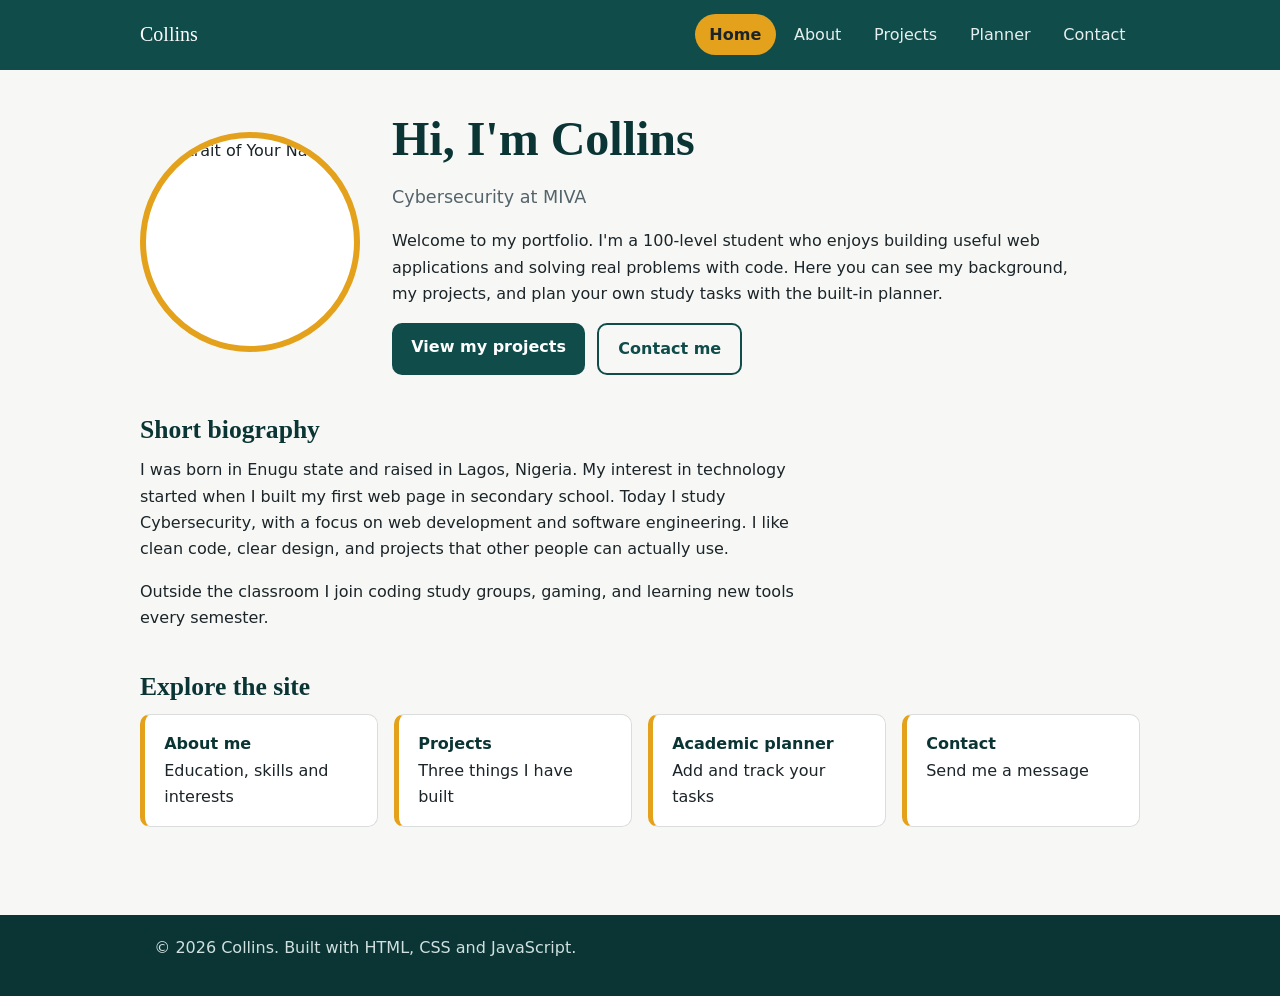
==== index.html @ 4bc29823 "Add files via upload" ====
<!DOCTYPE html>
<html lang="en">
<head>
  <meta charset="UTF-8">
  <meta name="viewport" content="width=device-width, initial-scale=1.0">
  <meta name="description" content="Academic portfolio and student planner of Your Name.">
  <title>Home | Collins Okolo</title>
  <link rel="stylesheet" href="css/style.css">
</head>
<body>
  <header class="site-header">
    <div class="nav-bar">
      <a class="brand" href="index.html">Collins</a>
      <nav aria-label="Main navigation">
        <ul>
        <li><a href="index.html" aria-current="page">Home</a></li>
        <li><a href="about.html">About</a></li>
        <li><a href="projects.html">Projects</a></li>
        <li><a href="planner.html">Planner</a></li>
        <li><a href="contact.html">Contact</a></li>
        </ul>
      </nav>
    </div>
  </header>

  <main>
    <section class="hero" aria-labelledby="hero-title">
      <img class="profile-img" src="c:\Users\iceph\Downloads\6032898595578647512_120.jpg" alt="Portrait of Your Name" width="220" height="220">
      <div>
        <h1 id="hero-title">Hi, I'm Collins</h1>
        <p class="tagline">Cybersecurity at MIVA</p>
        <p>Welcome to my portfolio. I'm a 100-level student who enjoys building useful web applications and solving real problems with code. Here you can see my background, my projects, and plan your own study tasks with the built-in planner.</p>
        <div class="hero-actions">
          <a class="btn" href="projects.html">View my projects</a>
          <a class="btn secondary" href="contact.html">Contact me</a>
        </div>
      </div>
    </section>

    <section aria-labelledby="bio-title">
      <h2 id="bio-title">Short biography</h2>
      <p>I was born in Enugu state and raised in Lagos, Nigeria. My interest in technology started when I built my first web page in secondary school. Today I study Cybersecurity, with a focus on web development and software engineering. I like clean code, clear design, and projects that other people can actually use.</p>
      <p>Outside the classroom I join coding study groups, gaming, and learning new tools every semester.</p>
    </section>

    <section aria-labelledby="explore-title">
      <h2 id="explore-title">Explore the site</h2>
      <ul class="quick-links">
        <li><a href="about.html"><strong>About me</strong>Education, skills and interests</a></li>
        <li><a href="projects.html"><strong>Projects</strong>Three things I have built</a></li>
        <li><a href="planner.html"><strong>Academic planner</strong>Add and track your tasks</a></li>
        <li><a href="contact.html"><strong>Contact</strong>Send me a message</a></li>
      </ul>
    </section>
  </main>

  <footer class="site-footer">
    <p>&copy; 2026 Collins. Built with HTML, CSS and JavaScript.</p>
  </footer>
</body>
</html>
---- css/style.css ----
:root {
  --ink: #1b2428;
  --muted: #55646a;
  --paper: #f7f8f6;
  --card: #ffffff;
  --brand: #0f4c4a;
  --brand-dark: #0a3534;
  --mark: #e4a11b;
  --line: #d9dedc;
  --danger: #b3261e;
  --ok: #1d6b3a;
  --radius: 10px;
}
* { box-sizing: border-box; margin: 0; padding: 0; }
html { scroll-behavior: smooth; }
body {
  font-family: "Segoe UI", system-ui, -apple-system, Roboto, Arial, sans-serif;
  background: var(--paper);
  color: var(--ink);
  line-height: 1.65;
}
h1, h2, h3 { font-family: Georgia, "Times New Roman", serif; line-height: 1.2; color: var(--brand-dark); }
h1 { font-size: clamp(2rem, 5vw, 3rem); margin-bottom: 1rem; }
h2 { font-size: 1.6rem; margin-bottom: .75rem; }
h3 { font-size: 1.2rem; margin-bottom: .4rem; }
p { max-width: 68ch; margin-bottom: 1rem; }
a { color: var(--brand); }
img, video { max-width: 100%; display: block; }
:focus-visible { outline: 3px solid var(--mark); outline-offset: 2px; }

/* Header and navigation (flexbox) */
.site-header { background: var(--brand); color: #fff; }
.nav-bar {
  max-width: 1040px; margin: 0 auto; padding: .9rem 1.25rem;
  display: flex; flex-wrap: wrap; align-items: center; justify-content: space-between; gap: .75rem;
}
.brand { font-family: Georgia, serif; font-size: 1.25rem; color: #fff; text-decoration: none; }
nav ul { display: flex; flex-wrap: wrap; gap: .25rem; list-style: none; }
nav a {
  display: block; padding: .45rem .9rem; border-radius: 999px;
  color: #e6efee; text-decoration: none;
  transition: background-color .25s ease, color .25s ease;
}
nav a:hover { background: var(--brand-dark); color: #fff; }
nav a[aria-current="page"] { background: var(--mark); color: var(--ink); font-weight: 600; }

main { max-width: 1040px; margin: 0 auto; padding: 2.5rem 1.25rem 3rem; }
section { margin-bottom: 2.5rem; }

/* Home */
.hero { display: grid; grid-template-columns: 220px 1fr; gap: 2rem; align-items: center; }
.profile-img {
  width: 220px; height: 220px; border-radius: 50%; object-fit: cover;
  border: 6px solid var(--mark); background: #fff;
}
.hero .tagline { color: var(--muted); font-size: 1.1rem; margin-bottom: 1rem; }
.btn {
  display: inline-block; padding: .65rem 1.2rem; border: 0; border-radius: var(--radius);
  background: var(--brand); color: #fff; font: inherit; font-weight: 600;
  text-decoration: none; cursor: pointer;
  transition: background-color .25s ease, transform .15s ease;
}
.btn:hover { background: var(--brand-dark); }
.btn:active { transform: scale(.97); }
.btn.secondary { background: transparent; color: var(--brand); border: 2px solid var(--brand); }
.btn.secondary:hover { background: var(--brand); color: #fff; }
.hero-actions { display: flex; flex-wrap: wrap; gap: .75rem; }

.quick-links { display: grid; grid-template-columns: repeat(auto-fit, minmax(220px, 1fr)); gap: 1rem; list-style: none; }
.quick-links a {
  display: block; height: 100%; padding: 1rem 1.2rem; text-decoration: none; color: var(--ink);
  background: var(--card); border: 1px solid var(--line); border-left: 5px solid var(--mark);
  border-radius: var(--radius); transition: border-color .25s ease, transform .25s ease;
}
.quick-links a:hover { border-left-color: var(--brand); transform: translateX(4px); }
.quick-links strong { display: block; color: var(--brand-dark); }

/* About */
.two-col { display: grid; grid-template-columns: repeat(auto-fit, minmax(280px, 1fr)); gap: 2rem; }
.panel { background: var(--card); border: 1px solid var(--line); border-radius: var(--radius); padding: 1.25rem 1.4rem; }
.panel ul, .panel ol { padding-left: 1.2rem; }
.panel li { margin-bottom: .3rem; }
.table-wrap { overflow-x: auto; }
table { width: 100%; border-collapse: collapse; background: var(--card); }
caption { text-align: left; font-weight: 600; padding-bottom: .5rem; }
th, td { border: 1px solid var(--line); padding: .65rem .8rem; text-align: left; }
th { background: var(--brand); color: #fff; }
tbody tr:nth-child(even) { background: #f1f4f3; }
video { width: 100%; max-width: 560px; border-radius: var(--radius); background: #000; }

/* Projects (grid) */
.projects { display: grid; grid-template-columns: repeat(auto-fit, minmax(260px, 1fr)); gap: 1.5rem; }
.card {
  display: flex; flex-direction: column; background: var(--card);
  border: 1px solid var(--line); border-radius: var(--radius); overflow: hidden;
  transition: transform .25s ease, box-shadow .25s ease;
}
.card:hover { transform: translateY(-5px); box-shadow: 0 10px 24px rgba(15, 76, 74, .15); }
.card img { width: 100%; aspect-ratio: 16 / 10; object-fit: cover; }
.card-body { padding: 1rem 1.2rem 1.3rem; display: flex; flex-direction: column; align-items: flex-start; flex: 1; }
.card-body p { flex: 1; }
.tags { list-style: none; display: flex; flex-wrap: wrap; gap: .4rem; margin-bottom: .8rem; }
.tags li { font-size: .8rem; padding: .1rem .6rem; border-radius: 999px; background: #e3eeed; color: var(--brand-dark); }

/* Planner */
.planner-form { display: flex; gap: .6rem; flex-wrap: wrap; margin-bottom: .5rem; }
.planner-form input { flex: 1 1 240px; padding: .65rem .8rem; font: inherit; border: 2px solid var(--line); border-radius: var(--radius); }
.planner-form input:focus { border-color: var(--brand); outline: none; }
.planner-meta { display: flex; justify-content: space-between; align-items: center; flex-wrap: wrap; gap: .5rem; margin: .5rem 0 .75rem; color: var(--muted); }
#taskList { list-style: none; display: grid; gap: .6rem; }
.task {
  display: flex; align-items: center; gap: .75rem; padding: .75rem 1rem;
  background: var(--card); border: 1px solid var(--line); border-radius: var(--radius);
  animation: slide-in .25s ease;
}
.task input[type="checkbox"] { width: 1.2rem; height: 1.2rem; accent-color: var(--brand); }
.task .text { flex: 1; word-break: break-word; }
.task.done .text { text-decoration: line-through; color: var(--muted); }
.task.done { border-left: 5px solid var(--ok); }
.task .btn { padding: .35rem .8rem; font-size: .9rem; }
.btn.danger { background: var(--danger); }
.btn.danger:hover { background: #8c1d18; }
.empty { color: var(--muted); padding: 1rem; border: 2px dashed var(--line); border-radius: var(--radius); }
@keyframes slide-in { from { opacity: 0; transform: translateY(-6px); } to { opacity: 1; transform: none; } }

/* Forms */
label { display: block; font-weight: 600; margin-top: 1rem; }
.contact-form input, .contact-form textarea {
  width: 100%; padding: .65rem .8rem; margin-top: .3rem;
  font: inherit; color: var(--ink); background: #fff;
  border: 2px solid var(--line); border-radius: var(--radius);
  transition: border-color .2s ease;
}
.contact-form input:focus, .contact-form textarea:focus { border-color: var(--brand); outline: none; }
.contact-form button { margin-top: 1rem; }
.invalid, .contact-form .invalid, .planner-form .invalid { border-color: var(--danger) !important; }
.error { display: block; min-height: 1.2rem; color: var(--danger); font-size: .88rem; margin-top: .2rem; }
#success { margin-top: 1rem; color: var(--ok); font-weight: 600; }
.contact-form { max-width: 560px; }
.visually-hidden { position: absolute; left: -9999px; }

/* Footer */
.site-footer { background: var(--brand-dark); color: #cfe0de; text-align: center; padding: 1.2rem; }

/* Responsive */
@media (max-width: 700px) {
  .hero { grid-template-columns: 1fr; text-align: center; justify-items: center; }
  .hero-actions { justify-content: center; }
  .nav-bar, nav ul { justify-content: center; }
  .task { flex-wrap: wrap; }
}
@media (prefers-reduced-motion: reduce) {
  * { animation: none !important; transition: none !important; scroll-behavior: auto !important; }
}
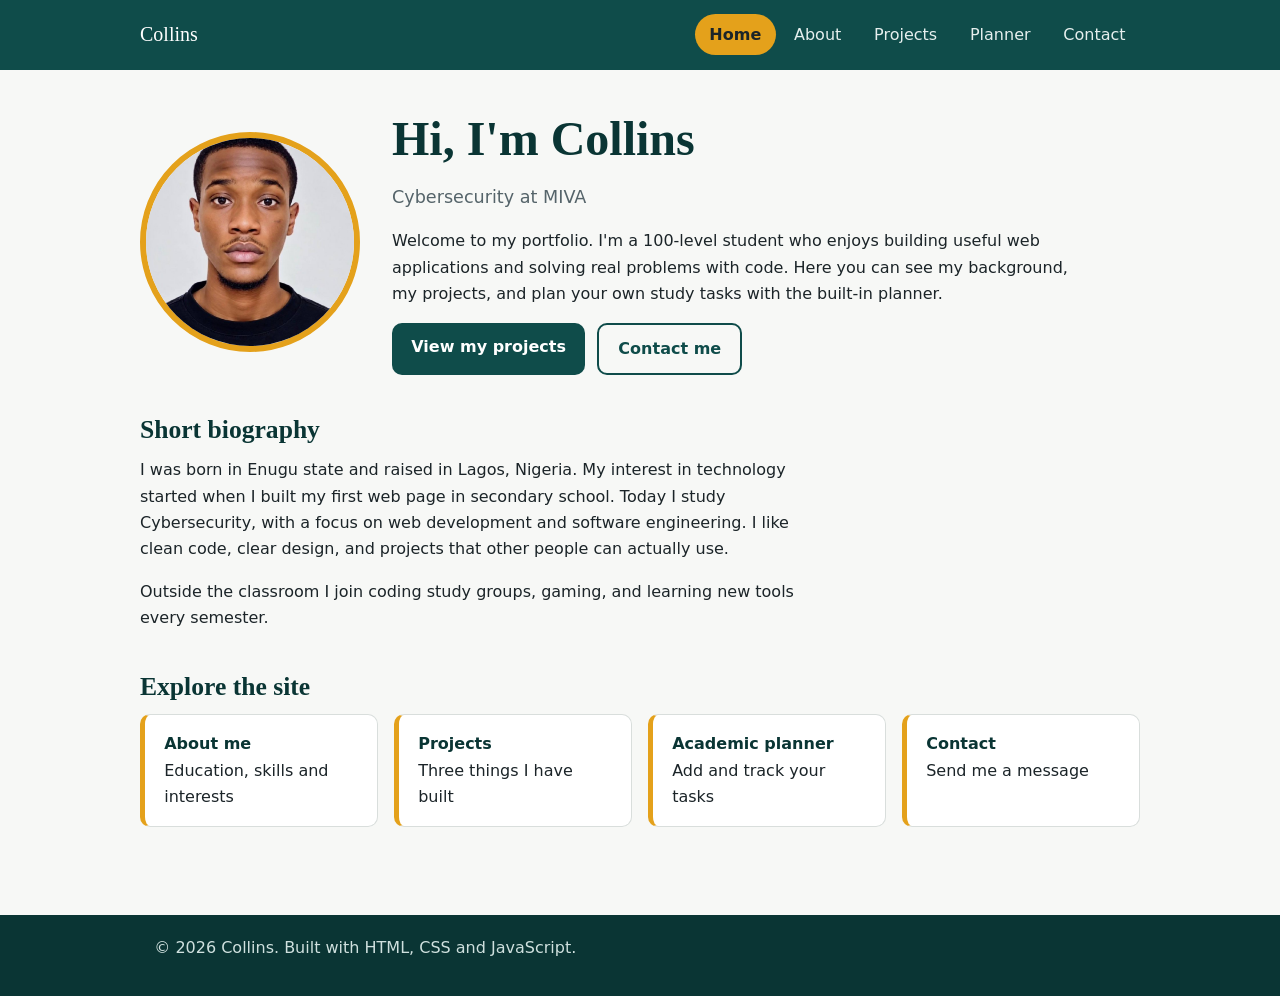
==== commit 4bc8b061: "Update image source path in index.html" ====
--- a/index.html
+++ b/index.html
@@ -25,7 +25,7 @@
 
   <main>
     <section class="hero" aria-labelledby="hero-title">
-      <img class="profile-img" src="c:\Users\iceph\Downloads\6032898595578647512_120.jpg" alt="Portrait of Your Name" width="220" height="220">
+      <img class="profile-img" src="images/6032898595578647512_120.jpg" alt="Portrait of Your Name" width="220" height="220">
       <div>
         <h1 id="hero-title">Hi, I'm Collins</h1>
         <p class="tagline">Cybersecurity at MIVA</p>
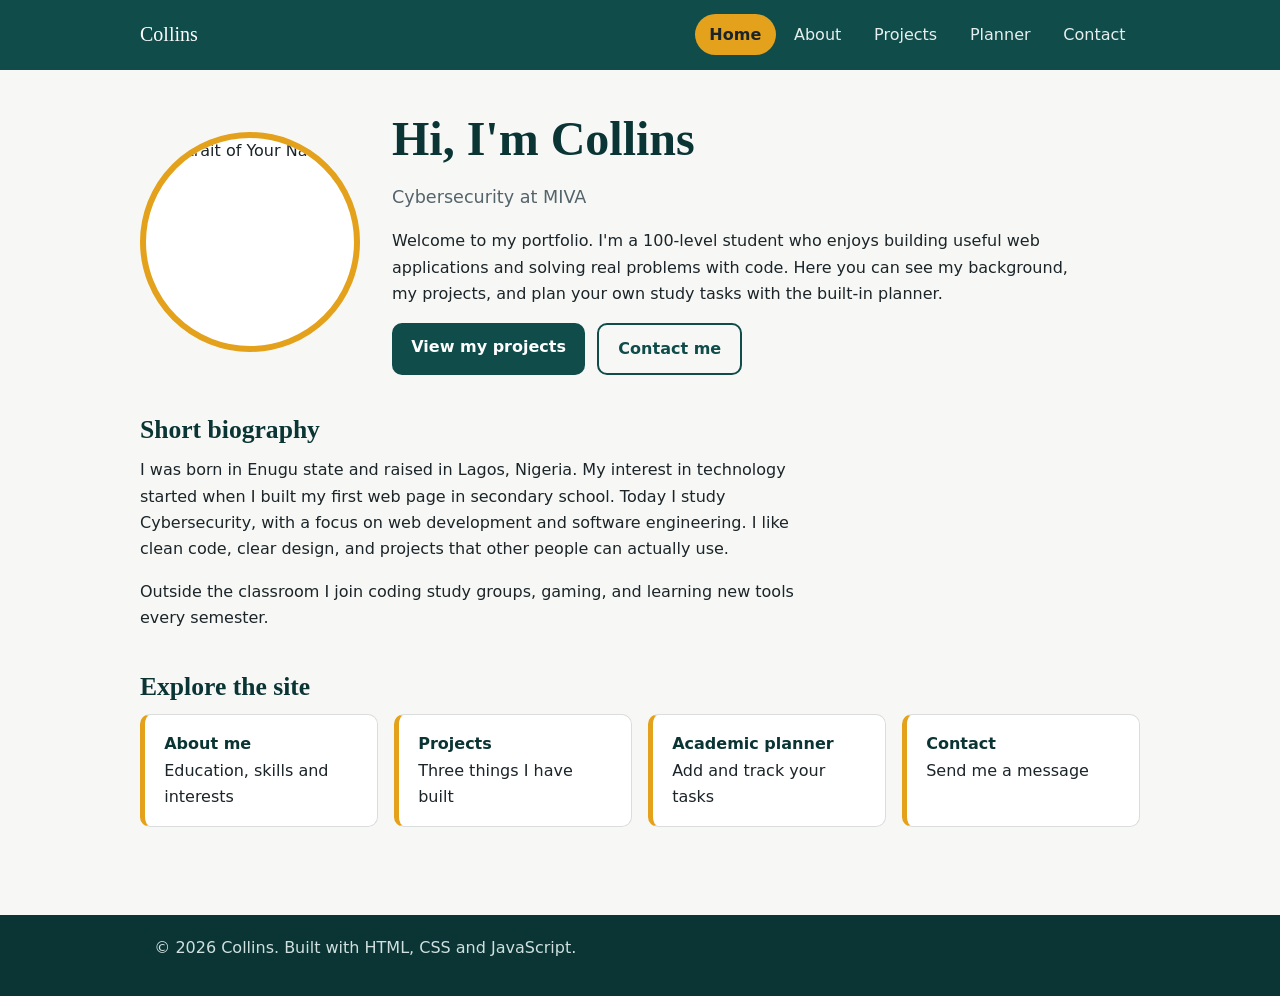
==== commit 59543c91: "Update profile image source in index.html" ====
--- a/index.html
+++ b/index.html
@@ -25,7 +25,7 @@
 
   <main>
     <section class="hero" aria-labelledby="hero-title">
-      <img class="profile-img" src="images/6032898595578647512_120.jpg" alt="Portrait of Your Name" width="220" height="220">
+      <img class="profile-img" src="photo.svg" alt="Portrait of Your Name" width="220" height="220">
       <div>
         <h1 id="hero-title">Hi, I'm Collins</h1>
         <p class="tagline">Cybersecurity at MIVA</p>
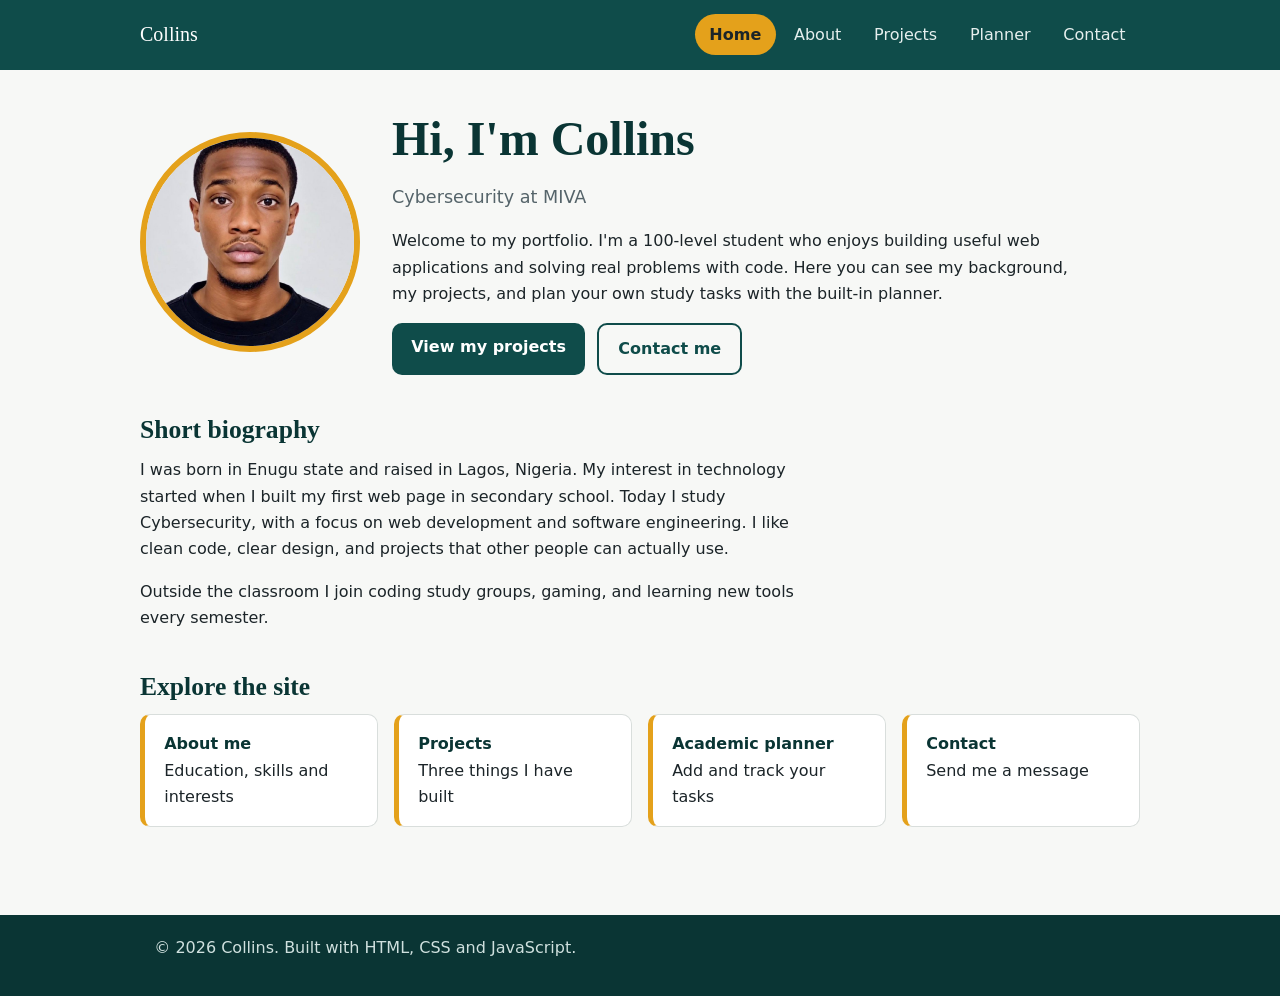
==== commit a1d1c36b: "Update image source path in index.html" ====
--- a/index.html
+++ b/index.html
@@ -25,7 +25,7 @@
 
   <main>
     <section class="hero" aria-labelledby="hero-title">
-      <img class="profile-img" src="photo.svg" alt="Portrait of Your Name" width="220" height="220">
+      <img class="profile-img" src="images/6032898595578647512_120.jpg" alt="Portrait of Your Name" width="220" height="220">
       <div>
         <h1 id="hero-title">Hi, I'm Collins</h1>
         <p class="tagline">Cybersecurity at MIVA</p>
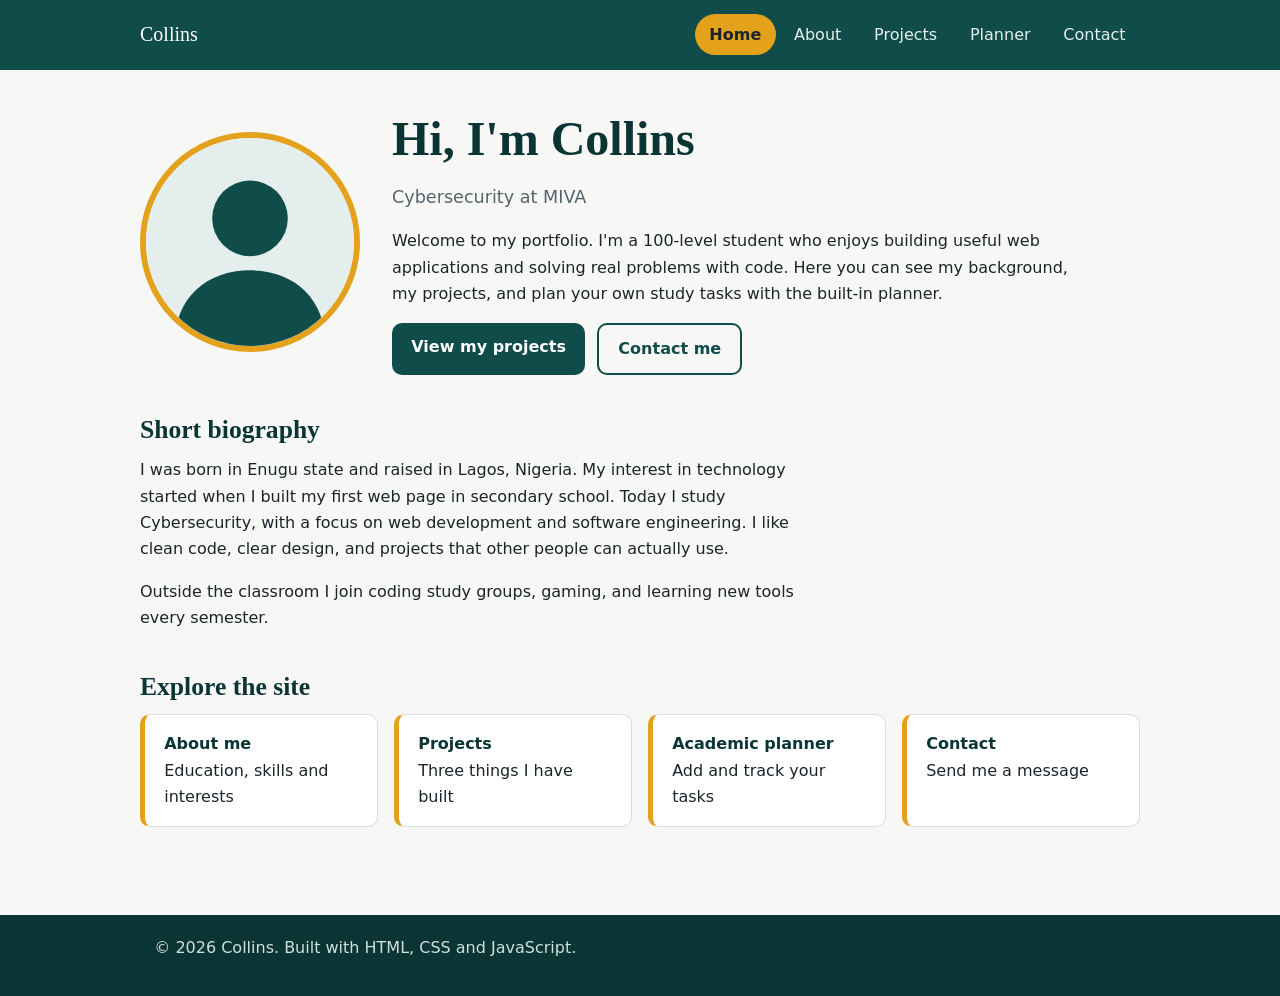
==== commit c940a20d: "Replace profile image with SVG format" ====
--- a/index.html
+++ b/index.html
@@ -25,7 +25,7 @@
 
   <main>
     <section class="hero" aria-labelledby="hero-title">
-      <img class="profile-img" src="images/6032898595578647512_120.jpg" alt="Portrait of Your Name" width="220" height="220">
+      <img class="profile-img" src="images/photo.svg" alt="Portrait of Your Name" width="220" height="220">
       <div>
         <h1 id="hero-title">Hi, I'm Collins</h1>
         <p class="tagline">Cybersecurity at MIVA</p>
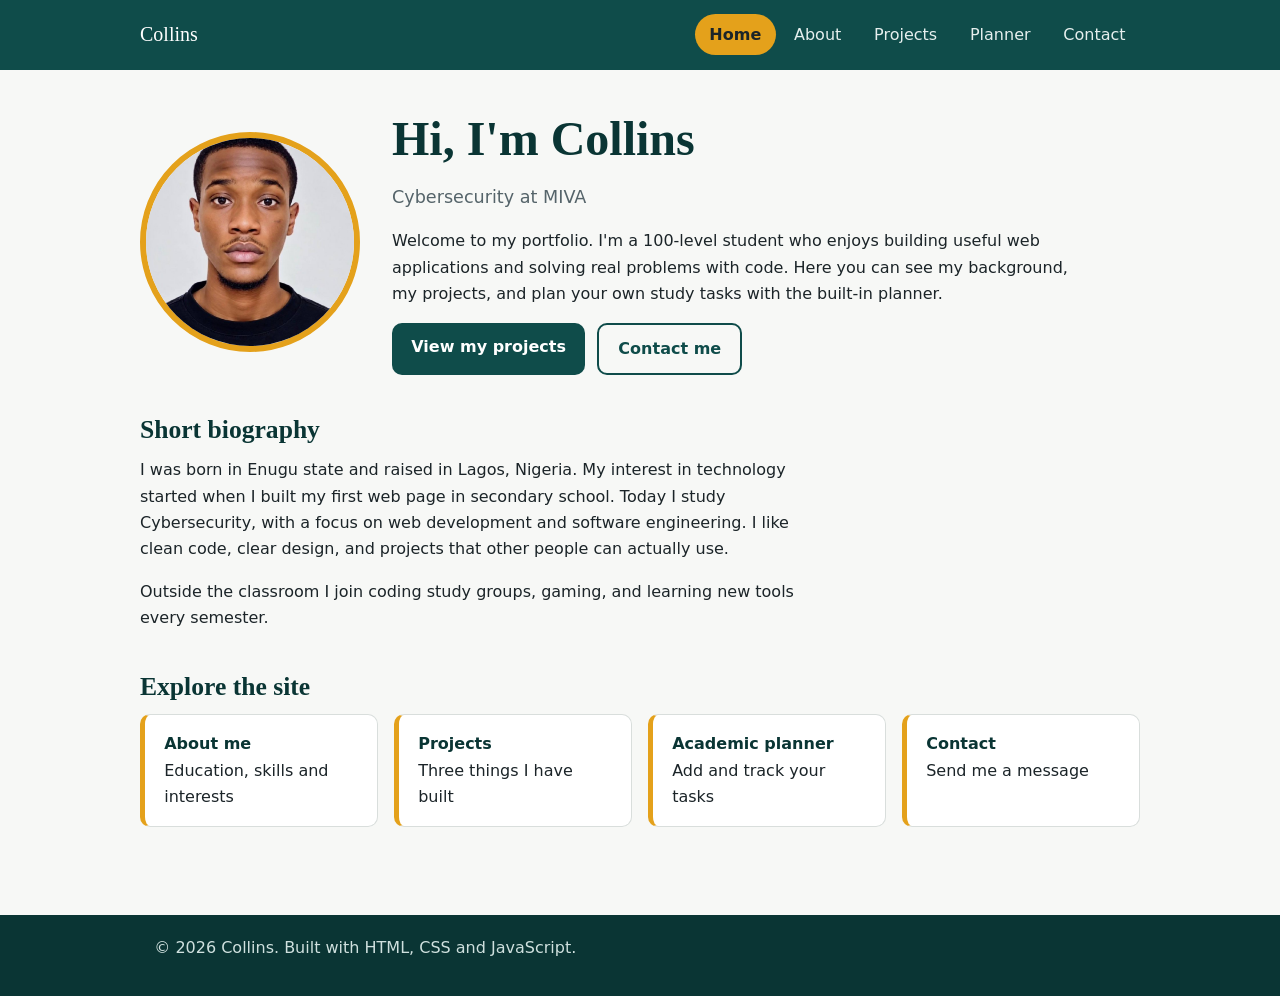
==== commit 04d20ced: "Update profile image in index.html" ====
--- a/index.html
+++ b/index.html
@@ -25,7 +25,7 @@
 
   <main>
     <section class="hero" aria-labelledby="hero-title">
-      <img class="profile-img" src="images/photo.svg" alt="Portrait of Your Name" width="220" height="220">
+      <img class="profile-img" src="images/6032898595578647512_120.jpg" alt="Portrait of Your Name" width="220" height="220">
       <div>
         <h1 id="hero-title">Hi, I'm Collins</h1>
         <p class="tagline">Cybersecurity at MIVA</p>
